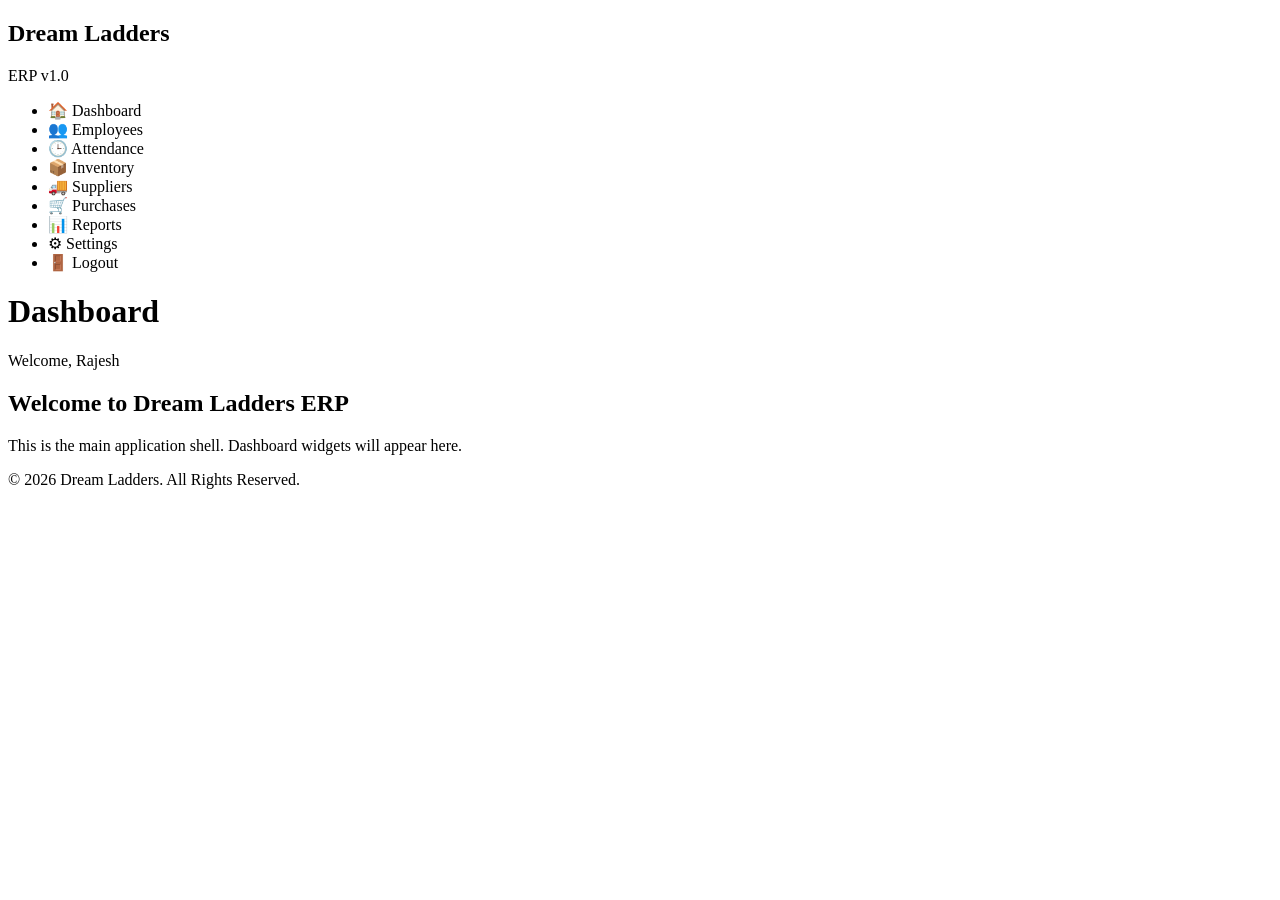
==== app.html @ eb1b0e77 "Create app.html" ====
<!DOCTYPE html>
<html lang="en">

<head>

    <meta charset="UTF-8">

    <meta name="viewport"
          content="width=device-width, initial-scale=1.0">

    <title>Dream Ladders ERP</title>

    <link rel="stylesheet" href="css/style.css">

    <link rel="stylesheet" href="css/app.css">

</head>

<body>

<div class="app-container">

    <!-- Sidebar -->

    <aside class="sidebar">

        <div class="logo">

            <h2>Dream Ladders</h2>

            <p>ERP v1.0</p>

        </div>

        <nav>

            <ul>

                <li class="active">🏠 Dashboard</li>

                <li>👥 Employees</li>

                <li>🕒 Attendance</li>

                <li>📦 Inventory</li>

                <li>🚚 Suppliers</li>

                <li>🛒 Purchases</li>

                <li>📊 Reports</li>

                <li>⚙ Settings</li>

                <li>🚪 Logout</li>

            </ul>

        </nav>

    </aside>

    <!-- Main Area -->

    <div class="main-layout">

        <!-- Header -->

        <header class="topbar">

            <div>

                <h1>Dashboard</h1>

            </div>

            <div>

                Welcome, Rajesh

            </div>

        </header>

        <!-- Main Content -->

        <main id="content">

            <section class="welcome-card">

                <h2>Welcome to Dream Ladders ERP</h2>

                <p>

                    This is the main application shell.

                    Dashboard widgets will appear here.

                </p>

            </section>

        </main>

        <!-- Footer -->

        <footer>

            © 2026 Dream Ladders. All Rights Reserved.

        </footer>

    </div>

</div>

<script src="js/app.js"></script>

</body>

</html>
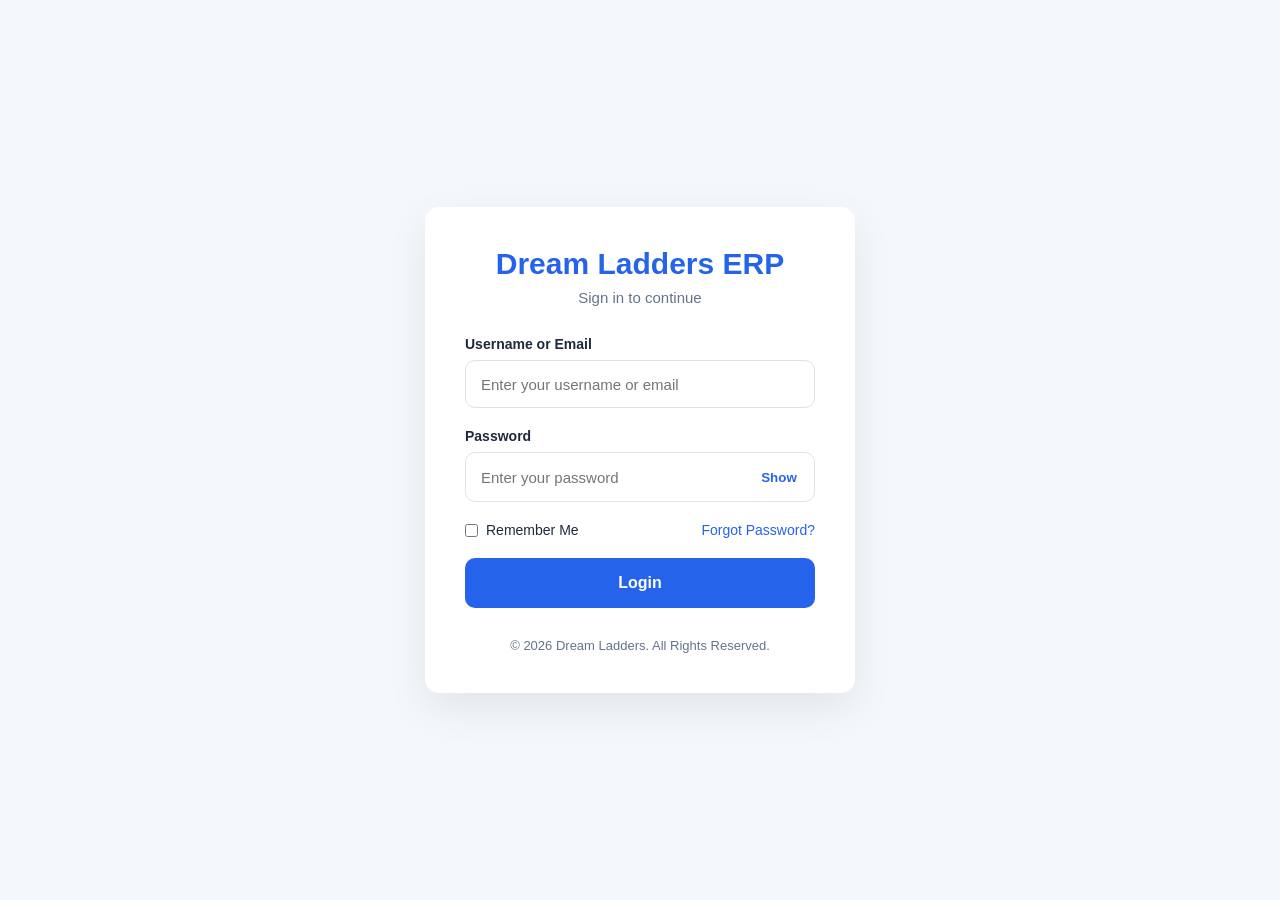
==== commit 88eba5b6: "Update app.html" ====
--- a/app.html
+++ b/app.html
@@ -113,8 +113,10 @@
     </div>
 
 </div>
+<script src="js/router.js"></script>
+<script src="js/app.js"></script>
 
-<script src="js/app.js"></script>
+    
 
 </body>
 
--- a/css/app.css
+++ b/css/app.css
@@ -0,0 +1,382 @@
+/* ==========================================================
+   Dream Ladders ERP
+   File        : app.css
+   Module      : Application Shell
+   Version     : 1.0.0
+   ========================================================== */
+
+
+/* ==========================================================
+   Root Variables
+========================================================== */
+
+:root{
+
+    --sidebar-width:260px;
+
+    --header-height:70px;
+
+    --primary:#2563eb;
+
+    --primary-dark:#1d4ed8;
+
+    --background:#f4f7fb;
+
+    --sidebar:#0f172a;
+
+    --white:#ffffff;
+
+    --text:#1e293b;
+
+    --border:#e2e8f0;
+
+    --shadow:0 10px 25px rgba(0,0,0,.08);
+
+    --transition:.30s ease;
+
+}
+
+
+/* ==========================================================
+   Reset
+========================================================== */
+
+*{
+
+    margin:0;
+
+    padding:0;
+
+    box-sizing:border-box;
+
+}
+
+
+/* ==========================================================
+   Body
+========================================================== */
+
+body{
+
+    font-family:Arial, Helvetica, sans-serif;
+
+    background:var(--background);
+
+    color:var(--text);
+
+}
+
+
+/* ==========================================================
+   Main Grid
+========================================================== */
+
+.app-container{
+
+    display:grid;
+
+    grid-template-columns:var(--sidebar-width) 1fr;
+
+    min-height:100vh;
+
+}
+
+
+/* ==========================================================
+   Sidebar
+========================================================== */
+
+.sidebar{
+
+    background:var(--sidebar);
+
+    color:var(--white);
+
+    padding:24px;
+
+}
+
+/* ==========================================================
+   Logo
+========================================================== */
+
+.logo{
+
+    text-align:center;
+
+    margin-bottom:40px;
+
+    padding-bottom:20px;
+
+    border-bottom:1px solid rgba(255,255,255,.10);
+
+}
+
+.logo h2{
+
+    font-size:24px;
+
+    color:#ffffff;
+
+    margin-bottom:6px;
+
+}
+
+.logo p{
+
+    color:#cbd5e1;
+
+    font-size:14px;
+
+}
+
+
+/* ==========================================================
+   Navigation
+========================================================== */
+
+.sidebar nav ul{
+
+    list-style:none;
+
+}
+
+.sidebar nav ul li{
+
+    padding:14px 16px;
+
+    margin-bottom:10px;
+
+    border-radius:10px;
+
+    cursor:pointer;
+
+    transition:var(--transition);
+
+    font-size:15px;
+
+}
+
+.sidebar nav ul li:hover{
+
+    background:rgba(255,255,255,.10);
+
+}
+
+.sidebar nav ul li.active{
+
+    background:var(--primary);
+
+}
+
+
+/* ==========================================================
+   Main Layout
+========================================================== */
+
+.main-layout{
+
+    display:flex;
+
+    flex-direction:column;
+
+    min-height:100vh;
+
+}
+
+
+/* ==========================================================
+   Top Bar
+========================================================== */
+
+.topbar{
+
+    height:var(--header-height);
+
+    background:var(--white);
+
+    display:flex;
+
+    justify-content:space-between;
+
+    align-items:center;
+
+    padding:0 30px;
+
+    border-bottom:1px solid var(--border);
+
+    box-shadow:var(--shadow);
+
+}
+
+.topbar h1{
+
+    font-size:24px;
+
+}
+
+/* ==========================================================
+   Main Content
+========================================================== */
+
+#content{
+
+    flex:1;
+
+    padding:30px;
+
+    overflow:auto;
+
+}
+
+
+/* ==========================================================
+   Welcome Card
+========================================================== */
+
+.welcome-card{
+
+    background:var(--white);
+
+    border-radius:16px;
+
+    padding:30px;
+
+    box-shadow:var(--shadow);
+
+    margin-bottom:25px;
+
+}
+
+.welcome-card h2{
+
+    font-size:28px;
+
+    color:var(--primary);
+
+    margin-bottom:12px;
+
+}
+
+.welcome-card p{
+
+    color:#64748b;
+
+    line-height:1.8;
+
+}
+
+
+/* ==========================================================
+   Footer
+========================================================== */
+
+footer{
+
+    background:var(--white);
+
+    border-top:1px solid var(--border);
+
+    padding:16px 30px;
+
+    text-align:center;
+
+    color:#64748b;
+
+    font-size:14px;
+
+}
+
+
+/* ==========================================================
+   Scrollbar
+========================================================== */
+
+#content::-webkit-scrollbar{
+
+    width:8px;
+
+}
+
+#content::-webkit-scrollbar-thumb{
+
+    background:#cbd5e1;
+
+    border-radius:10px;
+
+}
+
+
+/* ==========================================================
+   Responsive
+========================================================== */
+
+@media (max-width:992px){
+
+    .app-container{
+
+        grid-template-columns:80px 1fr;
+
+    }
+
+    .logo p{
+
+        display:none;
+
+    }
+
+    .sidebar nav ul li{
+
+        text-align:center;
+
+        font-size:18px;
+
+    }
+
+}
+
+@media (max-width:768px){
+
+    .app-container{
+
+        grid-template-columns:1fr;
+
+    }
+
+    .sidebar{
+
+        position:fixed;
+
+        left:-260px;
+
+        top:0;
+
+        width:260px;
+
+        height:100vh;
+
+        z-index:1000;
+
+        transition:left .30s ease;
+
+    }
+
+    .sidebar.open{
+
+        left:0;
+
+    }
+
+    .topbar{
+
+        padding:0 20px;
+
+    }
+
+    #content{
+
+        padding:20px;
+
+    }
+
+}
